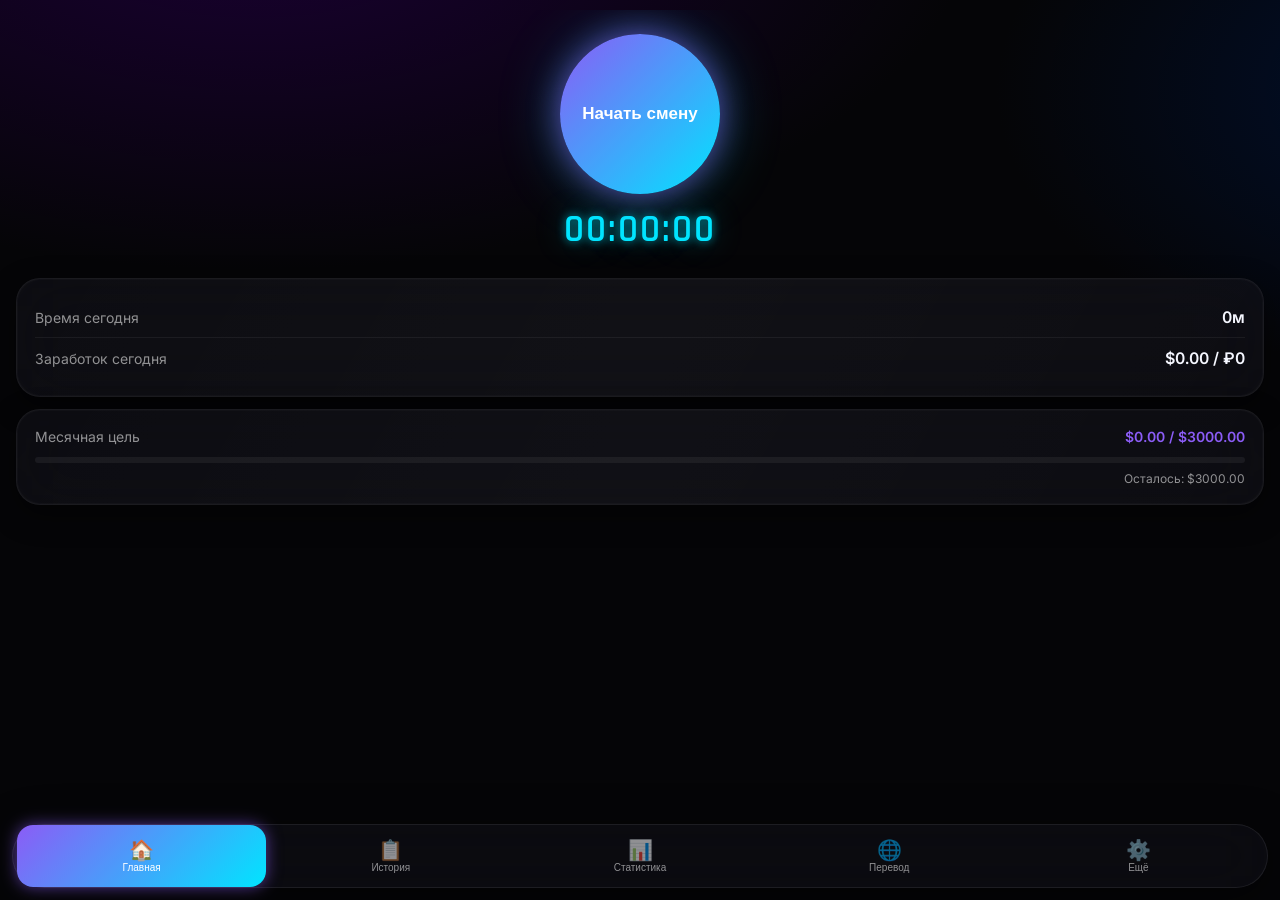
==== index.html @ 2fd40971 "add clickable calendar days with day stats modal and green work dots" ====
<!DOCTYPE html>
<html lang="ru">
<head>
    <meta charset="UTF-8">
    <meta name="viewport" content="width=device-width, initial-scale=1.0, maximum-scale=1.0, user-scalable=no, viewport-fit=cover">
    <title>WorkTracker</title>
    <link href="https://fonts.googleapis.com/css2?family=Inter:wght@400;500;600;700&family=Rajdhani:wght@500;600;700&display=swap" rel="stylesheet">
    <link rel="manifest" href="manifest.json">
    <link rel="stylesheet" href="style.css">
    <meta name="theme-color" content="#8B5CF6">
    <meta name="apple-mobile-web-app-capable" content="yes">
    <meta name="apple-mobile-web-app-status-bar-style" content="black-translucent">
    <meta name="apple-mobile-web-app-title" content="WorkTracker">
</head>
<body>
    <div id="app">

        <!-- 🏠 ГЛАВНАЯ -->
        <div id="screen-home" class="screen active">
            <div class="safe-top"></div>
            <div class="scroll-content">
                <div class="timer-section">
                    <button id="btn-timer" class="btn-timer btn-start" onclick="app.toggleTimer()">
                        Начать смену
                    </button>
                    <div id="timer-display" class="timer-display">00:00:00</div>
                    <div id="timer-status" class="timer-status hidden">Смена активна</div>
                </div>

                <div class="card today-summary">
                    <div class="summary-row">
                        <span class="summary-label">Время сегодня</span>
                        <span id="today-hours" class="summary-value">0ч 0м</span>
                    </div>
                    <div class="summary-row">
                        <span class="summary-label">Заработок сегодня</span>
                        <span id="today-earnings" class="summary-value">$0 / ₽0</span>
                    </div>
                </div>

                <div class="card goal-section">
                    <div class="goal-header">
                        <span class="goal-label">Месячная цель</span>
                        <span id="goal-amount" class="goal-value">$0 / $0</span>
                    </div>
                    <div class="progress-bar-track">
                        <div id="goal-progress" class="progress-bar-fill" style="width: 0%"></div>
                    </div>
                    <div id="goal-remaining" class="goal-remaining">Осталось: $0</div>
                </div>
            </div>
        </div>

        <!-- 📋 ИСТОРИЯ -->
        <div id="screen-history" class="screen">
            <div class="safe-top"></div>
            <header class="screen-header">
                <h1>История</h1>
            </header>
            <div class="filter-bar">
                <button class="filter-btn active" data-filter="today" onclick="app.setFilter('today')">Сегодня</button>
                <button class="filter-btn" data-filter="week" onclick="app.setFilter('week')">Неделя</button>
                <button class="filter-btn" data-filter="month" onclick="app.setFilter('month')">Месяц</button>
                <button class="filter-btn" data-filter="all" onclick="app.setFilter('all')">Всё</button>
            </div>
            <div class="scroll-content">
                <div id="shifts-list" class="shifts-list"></div>
                <div id="shifts-summary" class="card shifts-summary hidden">
                    <div class="summary-row">
                        <span class="summary-label">Итого</span>
                        <span id="summary-total" class="summary-value">0ч 0м | $0 / ₽0</span>
                    </div>
                </div>
            </div>
        </div>

        <!-- 📊 СТАТИСТИКА -->
        <div id="screen-stats" class="screen">
            <div class="safe-top"></div>
            <header class="screen-header">
                <h1>Статистика</h1>
            </header>
            <div class="filter-bar">
                <button class="filter-btn active" data-stat="week" onclick="app.setStatPeriod('week')">Неделя</button>
                <button class="filter-btn" data-stat="month" onclick="app.setStatPeriod('month')">Месяц</button>
                <button class="filter-btn" data-stat="all" onclick="app.setStatPeriod('all')">Всё</button>
            </div>
            <div class="scroll-content">
                <div class="section-title" style="padding: 0 22px 6px;">Общие</div>
                <div id="stats-metrics-general" class="metrics-grid" style="margin-bottom: 16px;"></div>

                <div class="section-title" style="padding: 0 22px 6px;">Средние</div>
                <div id="stats-metrics-avg" class="metrics-grid" style="margin-bottom: 16px;"></div>

                <div class="section-title" style="padding: 0 22px 6px;">Рекорды</div>
                <div id="stats-metrics-best" class="metrics-grid" style="margin-bottom: 16px;"></div>

                <div class="card chart-card">
                    <div class="section-title">Часы по дням</div>
                    <canvas id="chart-hours" height="200"></canvas>
                </div>

                <div class="card chart-card">
                    <div class="section-title">Заработок по дням</div>
                    <canvas id="chart-earnings" height="200"></canvas>
                </div>

                <div class="card chart-card">
                    <div class="section-title">Заработок по дням недели</div>
                    <canvas id="chart-weekdays" height="200"></canvas>
                </div>

                <div class="card chart-card">
                    <div class="section-title">Календарь</div>
                    <div id="calendar-header" class="calendar-header"></div>
                    <div id="calendar-grid" class="calendar-grid"></div>
                </div>
            </div>
        </div>

        <!-- 🌐 ПЕРЕВОДЧИК -->
        <div id="screen-translate" class="screen">
            <div class="safe-top"></div>
            <header class="screen-header">
                <h1>Переводчик</h1>
            </header>
            <div class="scroll-content">
                <div class="translator-direction">
                    <span id="translate-dir-label">Авто → EN</span>
                    <button class="btn-swap" onclick="app.swapTranslateDir()">⇄</button>
                </div>

                <div class="card translate-card">
                    <div class="translate-input-row">
                        <textarea id="translate-input" placeholder="Введите текст или нажмите 🎤..." rows="3"></textarea>
                        <button id="btn-voice" class="btn-voice" onclick="app.toggleVoiceInput()">🎤</button>
                    </div>
                    <div id="voice-indicator" class="voice-indicator hidden">
                        <span class="voice-dot"></span>
                        <span class="voice-dot"></span>
                        <span class="voice-dot"></span>
                        <span>Слушаю...</span>
                    </div>
                    <button id="btn-translate" class="btn-primary" onclick="app.doTranslate()">Перевести</button>
                    <div id="translate-output" class="translate-output hidden"></div>
                    <div id="translate-detected" class="translate-detected hidden"></div>
                    <button id="btn-copy-translate" class="btn-secondary hidden" onclick="app.copyTranslation()">Копировать</button>
                </div>

                <div id="translate-history-section" class="card translate-history hidden">
                    <div class="section-title">История переводов</div>
                    <div id="translate-history"></div>
                </div>
            </div>
        </div>

        <!-- ⚙️ НАСТРОЙКИ -->
        <div id="screen-settings" class="screen">
            <div class="safe-top"></div>
            <header class="screen-header">
                <h1>Настройки</h1>
            </header>
            <div class="scroll-content">
                <div class="card settings-card">
                    <div class="setting-row">
                        <div class="setting-info">
                            <div class="setting-title">Курс доллара</div>
                            <div class="setting-desc" id="setting-rate-desc">Загрузка...</div>
                        </div>
                        <div id="setting-rate-display" class="setting-rate-display">—</div>
                    </div>
                    <div class="setting-divider"></div>
                    <div class="setting-row">
                        <div class="setting-info">
                            <div class="setting-title">Месячная цель ($)</div>
                            <div class="setting-desc">Сумма в долларах</div>
                        </div>
                        <input type="number" id="setting-goal" value="3000" min="0" onchange="app.saveSetting('monthlyGoalUSD', this.value)">
                    </div>
                </div>

                <div class="card settings-card">
                    <div class="setting-row" onclick="app.exportData()">
                        <div class="setting-info">
                            <div class="setting-title">Экспорт данных</div>
                            <div class="setting-desc">Скачать JSON-файл</div>
                        </div>
                        <span class="setting-arrow">›</span>
                    </div>
                    <div class="setting-divider"></div>
                    <div class="setting-row" onclick="document.getElementById('import-file').click()">
                        <div class="setting-info">
                            <div class="setting-title">Импорт данных</div>
                            <div class="setting-desc">Загрузить JSON-файл</div>
                        </div>
                        <span class="setting-arrow">›</span>
                    </div>
                    <input type="file" id="import-file" accept=".json" style="display:none" onchange="app.importData(this)">
                    <div class="setting-divider"></div>
                    <div class="setting-row" onclick="app.clearAllData()">
                        <div class="setting-info">
                            <div class="setting-title setting-danger">Очистить все данные</div>
                            <div class="setting-desc">Удалить все смены и настройки</div>
                        </div>
                        <span class="setting-arrow">›</span>
                    </div>
                </div>

                <div class="card settings-card">
                    <div class="setting-row">
                        <div class="setting-info">
                            <div class="setting-title">WorkTracker PWA</div>
                            <div class="setting-desc">Версия 1.1</div>
                        </div>
                    </div>
                </div>
            </div>
        </div>

        <!-- МОДАЛЬНОЕ ОКНО ЗАВЕРШЕНИЯ СМЕНЫ -->
        <div id="modal-end-shift" class="modal-overlay hidden">
            <div class="modal-card">
                <h2>Завершить смену</h2>
                <div class="modal-detail">
                    <span class="modal-detail-label">Длительность</span>
                    <span id="modal-duration" class="modal-detail-value">0ч 0м 0с</span>
                </div>
                <label class="modal-label">Заработок (USD)</label>
                <input type="number" id="modal-earnings" placeholder="0" min="0" step="0.01">
                <div id="modal-earnings-rub" class="modal-rub-equiv">≈ ₽0</div>
                <label class="modal-label">Комментарий</label>
                <input type="text" id="modal-comment" placeholder="Заметка о смене...">
                <div class="modal-actions">
                    <button class="btn-secondary modal-btn" onclick="app.cancelEndShift()">Отмена</button>
                    <button class="btn-primary modal-btn" onclick="app.saveShift()">💾 Сохранить</button>
                </div>
            </div>
        </div>

        <!-- МОДАЛЬНОЕ ОКНО РЕДАКТИРОВАНИЯ СМЕНЫ -->
        <div id="modal-edit-shift" class="modal-overlay hidden">
            <div class="modal-card">
                <h2>Редактировать смену</h2>
                <label class="modal-label">Дата</label>
                <input type="date" id="edit-date">
                <label class="modal-label">Время начала</label>
                <input type="time" id="edit-start">
                <label class="modal-label">Время конца</label>
                <input type="time" id="edit-end">
                <label class="modal-label">Заработок (USD)</label>
                <input type="number" id="edit-earnings" placeholder="0" min="0" step="0.01">
                <div id="edit-earnings-rub" class="modal-rub-equiv">≈ ₽0</div>
                <label class="modal-label">Комментарий</label>
                <input type="text" id="edit-comment" placeholder="Заметка о смене...">
                <div class="modal-actions">
                    <button class="btn-secondary modal-btn" onclick="app.cancelEditShift()">Отмена</button>
                    <button class="btn-primary modal-btn" onclick="app.saveEditShift()">💾 Сохранить</button>
                </div>
            </div>
        </div>

        <!-- МОДАЛЬНОЕ ОКНО СТАТИСТИКИ ДНЯ -->
        <div id="modal-day-stats" class="modal-overlay modal-center hidden" onclick="app.closeDayStats(event)">
            <div class="modal-card modal-card-center" onclick="event.stopPropagation()">
                <div class="modal-day-header">
                    <h2 id="day-stats-title">День</h2>
                    <button class="btn-close-modal" onclick="app.closeDayStats()">✕</button>
                </div>
                <div id="day-stats-content"></div>
            </div>
        </div>

        <!-- ТАБ-БАР -->
        <nav id="tab-bar" class="tab-bar">
            <button class="tab-btn active" data-tab="home" onclick="app.switchTab('home')">
                <span class="tab-icon">🏠</span>
                <span class="tab-label">Главная</span>
            </button>
            <button class="tab-btn" data-tab="history" onclick="app.switchTab('history')">
                <span class="tab-icon">📋</span>
                <span class="tab-label">История</span>
            </button>
            <button class="tab-btn" data-tab="stats" onclick="app.switchTab('stats')">
                <span class="tab-icon">📊</span>
                <span class="tab-label">Статистика</span>
            </button>
            <button class="tab-btn" data-tab="translate" onclick="app.switchTab('translate')">
                <span class="tab-icon">🌐</span>
                <span class="tab-label">Перевод</span>
            </button>
            <button class="tab-btn" data-tab="settings" onclick="app.switchTab('settings')">
                <span class="tab-icon">⚙️</span>
                <span class="tab-label">Ещё</span>
            </button>
        </nav>
    </div>

    <script src="app.js"></script>
    <script>
        if ('serviceWorker' in navigator) {
            window.addEventListener('load', () => {
                navigator.serviceWorker.register('./sw.js').catch(() => {});
            });
        }
    </script>
</body>
</html>
---- style.css ----
:root {
    --primary: #8B5CF6;
    --primary-glow: rgba(139, 92, 246, 0.6);
    --secondary: #00E5FF;
    --secondary-glow: rgba(0, 229, 255, 0.55);
    --success: #00FFA3;
    --success-glow: rgba(0, 255, 163, 0.6);
    --danger: #FF2E63;
    --danger-glow: rgba(255, 46, 99, 0.7);
    --warning: #FFB800;
    --warning-glow: rgba(255, 184, 0, 0.5);
    --bg: #050507;
    --card: rgba(20, 20, 28, 0.55);
    --card-border: rgba(255, 255, 255, 0.06);
    --text: #F5F7FF;
    --text-sec: rgba(255, 255, 255, 0.55);
    --tab-bg: rgba(15, 15, 22, 0.6);
    --radius: 24px;
    --safe-top: env(safe-area-inset-top, 20px);
    --safe-bottom: env(safe-area-inset-bottom, 8px);
    --ease-spring: cubic-bezier(0.32, 0.72, 0, 1);
    --ease-smooth: cubic-bezier(0.25, 0.1, 0.25, 1);
}

* {
    margin: 0;
    padding: 0;
    box-sizing: border-box;
    -webkit-tap-highlight-color: transparent;
}

body {
    font-family: "Inter", -apple-system, BlinkMacSystemFont, "Segoe UI", Roboto, sans-serif;
    background:
        radial-gradient(1200px 600px at 20% -10%, #1a0033 0%, transparent 60%),
        radial-gradient(900px 500px at 120% 10%, #001133 0%, transparent 60%),
        #050507;
    color: var(--text);
    overflow: hidden;
    height: 100vh;
    height: 100dvh;
    -webkit-font-smoothing: antialiased;
}

#app {
    width: 100%;
    height: 100%;
    position: relative;
    overflow: hidden;
}

.safe-top {
    height: var(--safe-top);
    min-height: 10px;
    background: transparent;
}

.screen-header {
    padding: 8px 22px 14px;
    background: transparent;
    position: sticky;
    top: 0;
    z-index: 10;
}

.screen-header h1 {
    font-size: 34px;
    font-weight: 700;
    letter-spacing: -0.5px;
    background: linear-gradient(135deg, var(--primary), var(--secondary));
    -webkit-background-clip: text;
    -webkit-text-fill-color: transparent;
    background-clip: text;
}

.screen {
    position: absolute;
    top: 0;
    left: 0;
    width: 100%;
    height: 100%;
    display: none;
    flex-direction: column;
    background: transparent;
    overflow: hidden;
}

.screen.active {
    display: flex;
}

.scroll-content {
    flex: 1;
    overflow-y: auto;
    -webkit-overflow-scrolling: touch;
    padding: 0 16px 100px;
}

.card {
    background: var(--card);
    backdrop-filter: blur(30px) saturate(140%);
    -webkit-backdrop-filter: blur(30px) saturate(140%);
    border: 1px solid var(--card-border);
    border-radius: var(--radius);
    padding: 18px;
    margin-bottom: 12px;
    box-shadow:
        0 0 0 1px rgba(255, 255, 255, 0.02) inset,
        0 10px 30px rgba(0, 0, 0, 0.45);
    position: relative;
    overflow: hidden;
}

.card::before {
    content: "";
    position: absolute;
    inset: 0;
    background: linear-gradient(120deg, transparent, rgba(255, 255, 255, 0.06), transparent);
    opacity: 0.3;
    pointer-events: none;
}

.section-title {
    font-size: 12px;
    font-weight: 600;
    color: var(--text-sec);
    text-transform: uppercase;
    letter-spacing: 1px;
    margin-bottom: 14px;
}

/* ===== TIMER SECTION ===== */

.timer-section {
    display: flex;
    flex-direction: column;
    align-items: center;
    padding: 24px 0 24px;
    gap: 12px;
}

.btn-timer {
    width: 160px;
    height: 160px;
    border-radius: 50%;
    border: none;
    font-size: 17px;
    font-weight: 700;
    cursor: pointer;
    display: flex;
    flex-direction: column;
    align-items: center;
    justify-content: center;
    transition: all 0.25s var(--ease-smooth);
    line-height: 1.4;
    color: #fff;
    position: relative;
}

.btn-start {
    background: linear-gradient(135deg, #8B5CF6, #00E5FF);
    box-shadow:
        0 0 30px rgba(139, 92, 246, 0.6),
        0 0 60px rgba(0, 229, 255, 0.35);
    animation: breathingGlow 2.6s ease-in-out infinite;
}

@keyframes breathingGlow {
    0%, 100% {
        box-shadow: 0 0 30px rgba(139, 92, 246, 0.6), 0 0 60px rgba(0, 229, 255, 0.35);
    }
    50% {
        box-shadow: 0 0 45px rgba(139, 92, 246, 0.8), 0 0 90px rgba(0, 229, 255, 0.5);
    }
}

.btn-start:active {
    transform: scale(0.95);
    animation: none;
}

.btn-stop {
    background: linear-gradient(135deg, #FF2E63, #FF7A18);
    box-shadow:
        0 0 30px rgba(255, 46, 99, 0.7),
        0 0 60px rgba(255, 122, 24, 0.35);
    animation: none;
}

.btn-stop:active {
    transform: scale(0.95);
}

.timer-display {
    font-family: "Rajdhani", monospace;
    font-size: 38px;
    font-weight: 600;
    font-variant-numeric: tabular-nums;
    letter-spacing: 2px;
    color: var(--secondary);
    text-shadow:
        0 0 10px rgba(0, 229, 255, 0.7),
        0 0 30px rgba(0, 229, 255, 0.35);
}

.timer-status {
    font-size: 13px;
    color: var(--success);
    font-weight: 600;
    text-transform: uppercase;
    letter-spacing: 1px;
    display: flex;
    align-items: center;
    gap: 8px;
}

.timer-status::before {
    content: '';
    width: 8px;
    height: 8px;
    border-radius: 50%;
    background: var(--success);
    box-shadow: 0 0 10px var(--success), 0 0 20px var(--success);
    animation: pulse 1.4s infinite;
}

@keyframes pulse {
    0%, 100% { opacity: 1; transform: scale(1); }
    50% { opacity: 0.4; transform: scale(0.8); }
}

/* ===== SUMMARY ===== */

.summary-row {
    display: flex;
    justify-content: space-between;
    align-items: center;
    padding: 10px 0;
}

.summary-row:not(:last-child) {
    border-bottom: 1px solid var(--card-border);
}

.summary-label {
    font-size: 14px;
    color: var(--text-sec);
}

.summary-value {
    font-size: 16px;
    font-weight: 600;
    font-variant-numeric: tabular-nums;
}

/* ===== GOAL ===== */

.goal-header {
    display: flex;
    justify-content: space-between;
    margin-bottom: 12px;
}

.goal-label {
    font-size: 14px;
    color: var(--text-sec);
}

.goal-value {
    font-size: 14px;
    font-weight: 600;
    color: var(--primary);
}

.progress-bar-track {
    height: 6px;
    background: rgba(255, 255, 255, 0.06);
    border-radius: 3px;
    overflow: hidden;
}

.progress-bar-fill {
    height: 100%;
    background: linear-gradient(90deg, var(--primary), var(--secondary));
    border-radius: 3px;
    transition: width 0.5s var(--ease-smooth);
    box-shadow: 0 0 10px rgba(139, 92, 246, 0.5);
}

.goal-remaining {
    text-align: right;
    font-size: 12px;
    color: var(--text-sec);
    margin-top: 8px;
}

/* ===== SWIPE ACTIONS ===== */

.shifts-list {
    padding: 0 0 8px;
    position: relative;
}

.shifts-summary {
    margin: 0 0 16px;
}

.shift-card-wrapper {
    position: relative;
    margin-bottom: 8px;
    overflow: hidden;
    border-radius: 18px;
}

.shift-card-wrapper .shift-actions-bg {
    position: absolute;
    top: 2px;
    bottom: 2px;
    display: flex;
    align-items: center;
    pointer-events: none;
    z-index: 1;
}

.shift-card-wrapper .shift-actions-bg.left {
    left: 0;
    justify-content: flex-start;
}

.shift-card-wrapper .shift-actions-bg.right {
    right: 0;
    justify-content: flex-end;
}

.shift-card-wrapper .swipe-action-btn {
    width: 80px;
    height: 100%;
    border: none;
    font-size: 24px;
    cursor: pointer;
    display: flex;
    align-items: center;
    justify-content: center;
    pointer-events: auto;
    flex-shrink: 0;
}

.shift-card-wrapper .swipe-action-btn.edit {
    background: linear-gradient(135deg, #8B5CF6, #6D28D9);
    color: #fff;
    box-shadow: 0 0 16px rgba(139, 92, 246, 0.5);
}

.shift-card-wrapper .swipe-action-btn.delete {
    background: linear-gradient(135deg, #FF2E63, #CC1144);
    color: #fff;
    box-shadow: 0 0 16px rgba(255, 46, 99, 0.5);
}

.shift-card {
    background: var(--card);
    backdrop-filter: blur(30px) saturate(140%);
    -webkit-backdrop-filter: blur(30px) saturate(140%);
    border: 1px solid var(--card-border);
    border-radius: 18px;
    padding: 14px 16px;
    display: flex;
    justify-content: space-between;
    align-items: center;
    position: relative;
    z-index: 2;
    box-shadow: 0 4px 20px rgba(0, 0, 0, 0.3);
    transition: transform 0.3s var(--ease-spring);
    will-change: transform;
    user-select: none;
    -webkit-user-select: none;
    touch-action: pan-y;
}

.shift-card.swiping {
    transition: none;
}

/* ===== FILTER BAR ===== */

.filter-bar {
    display: flex;
    gap: 8px;
    padding: 0 16px 12px;
    overflow-x: auto;
    -webkit-overflow-scrolling: touch;
}

.filter-btn {
    padding: 8px 16px;
    border-radius: 20px;
    border: 1px solid var(--card-border);
    background: var(--card);
    color: var(--text-sec);
    font-size: 13px;
    font-weight: 500;
    cursor: pointer;
    white-space: nowrap;
    transition: all 0.2s var(--ease-smooth);
    backdrop-filter: blur(20px);
    -webkit-backdrop-filter: blur(20px);
}

.filter-btn.active {
    background: linear-gradient(135deg, #8B5CF6, #00E5FF);
    border-color: transparent;
    color: #fff;
    box-shadow: 0 0 16px rgba(139, 92, 246, 0.5);
}

.shift-info {
    flex: 1;
    min-width: 0;
}

.shift-date {
    font-size: 15px;
    font-weight: 600;
    margin-bottom: 4px;
}

.shift-time {
    font-size: 13px;
    color: var(--text-sec);
    margin-bottom: 2px;
}

.shift-comment {
    font-size: 12px;
    color: var(--text-sec);
    font-style: italic;
    margin-top: 4px;
    overflow: hidden;
    text-overflow: ellipsis;
    white-space: nowrap;
    max-width: 160px;
}

.shift-earnings {
    text-align: right;
    flex-shrink: 0;
    margin-left: 12px;
}

.shift-usd {
    font-size: 17px;
    font-weight: 700;
    color: var(--success);
    text-shadow: 0 0 8px rgba(0, 255, 163, 0.3);
}

.shift-rub {
    font-size: 12px;
    color: var(--text-sec);
}

.shift-duration {
    font-size: 13px;
    color: var(--secondary);
    font-weight: 500;
    margin-top: 2px;
}

/* ===== METRICS ===== */

.metrics-grid {
    display: grid;
    grid-template-columns: 1fr 1fr;
    gap: 10px;
    margin-bottom: 12px;
}

.metric-card {
    background: var(--card);
    backdrop-filter: blur(30px) saturate(140%);
    -webkit-backdrop-filter: blur(30px) saturate(140%);
    border: 1px solid var(--card-border);
    border-radius: 20px;
    padding: 16px;
    box-shadow: 0 4px 20px rgba(0, 0, 0, 0.3);
}

.metric-value {
    font-size: 26px;
    font-weight: 700;
    letter-spacing: -0.5px;
    margin-bottom: 4px;
    font-variant-numeric: tabular-nums;
}

.metric-label {
    font-size: 12px;
    color: var(--text-sec);
    font-weight: 400;
}

.metric-card.full-width {
    grid-column: 1 / -1;
}

.metric-card .metric-value.green {
    color: var(--success);
    text-shadow: 0 0 8px rgba(0, 255, 163, 0.4);
}

.metric-card .metric-value.cyan {
    color: var(--secondary);
    text-shadow: 0 0 8px rgba(0, 229, 255, 0.4);
}

.metric-card .metric-value.orange {
    color: var(--warning);
    text-shadow: 0 0 8px rgba(255, 184, 0, 0.4);
}

/* ===== CHARTS ===== */

.chart-card {
    margin-bottom: 12px;
}

.chart-card canvas {
    width: 100% !important;
    height: auto !important;
}

/* ===== CALENDAR ===== */

.calendar-header {
    display: flex;
    justify-content: space-between;
    align-items: center;
    margin-bottom: 14px;
}

.calendar-header .month-title {
    font-size: 16px;
    font-weight: 600;
}

.calendar-nav-btn {
    background: rgba(139, 92, 246, 0.15);
    border: 1px solid rgba(139, 92, 246, 0.3);
    font-size: 20px;
    color: var(--primary);
    cursor: pointer;
    padding: 4px 12px;
    border-radius: 10px;
    transition: all 0.15s;
}

.calendar-nav-btn:active {
    background: rgba(139, 92, 246, 0.3);
}

.calendar-grid {
    display: grid;
    grid-template-columns: repeat(7, 1fr);
    gap: 4px;
}

.cal-day-header {
    text-align: center;
    font-size: 11px;
    color: var(--text-sec);
    padding: 6px 0;
    font-weight: 600;
}

.cal-day {
    aspect-ratio: 1;
    display: flex;
    align-items: center;
    justify-content: center;
    border-radius: 10px;
    font-size: 13px;
    font-weight: 500;
}

.cal-day.empty {
    visibility: hidden;
}

.cal-day.today {
    outline: 2px solid var(--primary);
    box-shadow: 0 0 10px rgba(139, 92, 246, 0.5);
    font-weight: 700;
}

.cal-day:not(.empty) {
    cursor: pointer;
    flex-direction: column;
    gap: 3px;
    transition: background 0.15s;
}

.cal-day:not(.empty):active {
    background: rgba(255, 255, 255, 0.08);
}

.cal-day .work-dot {
    width: 5px;
    height: 5px;
    border-radius: 50%;
    background: #00FFA3;
    box-shadow: 0 0 6px rgba(0, 255, 163, 0.7), 0 0 12px rgba(0, 255, 163, 0.3);
}

.cal-day.worked {
    color: #fff;
    font-weight: 600;
}

.cal-day.worked.level-1 { background: #002B36; }
.cal-day.worked.level-2 { background: #005F73; }
.cal-day.worked.level-3 { background: #0A9396; }
.cal-day.worked.level-4 { background: #00FFA3; color: #000; }
.cal-day.worked.level-4 .work-dot { background: #000; box-shadow: none; }

/* ===== TRANSLATOR ===== */

.translator-direction {
    display: flex;
    justify-content: center;
    align-items: center;
    gap: 12px;
    padding: 8px 0 12px;
}

#translate-dir-label {
    font-size: 14px;
    font-weight: 600;
    color: var(--secondary);
    text-shadow: 0 0 8px rgba(0, 229, 255, 0.4);
}

.btn-swap {
    background: rgba(139, 92, 246, 0.15);
    border: 1px solid rgba(139, 92, 246, 0.3);
    font-size: 20px;
    color: var(--primary);
    cursor: pointer;
    padding: 6px 10px;
    border-radius: 10px;
    transition: all 0.15s;
}

.btn-swap:active {
    background: rgba(139, 92, 246, 0.3);
}

.translate-input-row {
    display: flex;
    gap: 8px;
    align-items: flex-start;
}

.translate-input-row textarea {
    flex: 1;
    border: 1px solid var(--card-border);
    border-radius: 14px;
    padding: 14px;
    font-size: 16px;
    background: rgba(20, 20, 28, 0.7);
    color: var(--text);
    resize: none;
    font-family: inherit;
    transition: border-color 0.2s;
}

.translate-input-row textarea:focus {
    outline: none;
    border-color: var(--primary);
    box-shadow: 0 0 12px rgba(139, 92, 246, 0.3);
}

.btn-voice {
    width: 48px;
    height: 48px;
    border-radius: 14px;
    border: 1px solid var(--card-border);
    background: rgba(139, 92, 246, 0.15);
    font-size: 22px;
    cursor: pointer;
    display: flex;
    align-items: center;
    justify-content: center;
    transition: all 0.2s;
    flex-shrink: 0;
    margin-top: 4px;
}

.btn-voice:active {
    background: rgba(139, 92, 246, 0.3);
    transform: scale(0.92);
}

.btn-voice.recording {
    background: rgba(255, 46, 99, 0.25);
    border-color: var(--danger);
    animation: voicePulse 1s infinite;
}

@keyframes voicePulse {
    0%, 100% { box-shadow: 0 0 0 0 rgba(255, 46, 99, 0.4); }
    50% { box-shadow: 0 0 0 8px rgba(255, 46, 99, 0); }
}

.voice-indicator {
    display: flex;
    align-items: center;
    justify-content: center;
    gap: 6px;
    padding: 10px;
    margin-top: 8px;
    font-size: 13px;
    color: var(--danger);
    font-weight: 500;
}

.voice-dot {
    width: 6px;
    height: 6px;
    border-radius: 50%;
    background: var(--danger);
    animation: voiceDot 1.2s infinite;
}

.voice-dot:nth-child(2) { animation-delay: 0.2s; }
.voice-dot:nth-child(3) { animation-delay: 0.4s; }

@keyframes voiceDot {
    0%, 80%, 100% { opacity: 0.3; transform: scale(0.8); }
    40% { opacity: 1; transform: scale(1.2); }
}

.translate-detected {
    font-size: 12px;
    color: var(--text-sec);
    text-align: center;
    margin-top: 8px;
    font-style: italic;
}

.translate-card .btn-primary {
    margin-top: 12px;
}

.translate-output {
    background: rgba(20, 20, 28, 0.7);
    border: 1px solid var(--card-border);
    border-radius: 14px;
    padding: 14px;
    margin-top: 12px;
    font-size: 16px;
    min-height: 44px;
    line-height: 1.5;
}

.btn-primary {
    background: linear-gradient(135deg, #8B5CF6, #00E5FF);
    color: #fff;
    border: none;
    padding: 14px;
    border-radius: 14px;
    font-size: 16px;
    font-weight: 600;
    cursor: pointer;
    width: 100%;
    transition: all 0.2s var(--ease-smooth);
    box-shadow: 0 0 16px rgba(139, 92, 246, 0.4);
}

.btn-primary:active {
    opacity: 0.85;
    transform: scale(0.98);
}

.btn-secondary {
    background: rgba(255, 255, 255, 0.06);
    color: var(--text);
    border: 1px solid var(--card-border);
    padding: 12px;
    border-radius: 12px;
    font-size: 14px;
    font-weight: 500;
    cursor: pointer;
    width: 100%;
    margin-top: 8px;
    transition: all 0.2s var(--ease-smooth);
}

.btn-secondary:active {
    opacity: 0.7;
}

.translate-history-item {
    padding: 10px 0;
    border-bottom: 1px solid var(--card-border);
}

.translate-history-item:last-child {
    border-bottom: none;
}

.th-original {
    font-size: 14px;
    margin-bottom: 3px;
    color: var(--text-sec);
}

.th-result {
    font-size: 15px;
    color: var(--secondary);
    font-weight: 500;
}

/* ===== SETTINGS ===== */

.settings-card {
    padding: 0;
    overflow: hidden;
}

.setting-row {
    display: flex;
    justify-content: space-between;
    align-items: center;
    padding: 14px 18px;
    cursor: pointer;
    transition: background 0.15s;
}

.setting-row:active {
    background: rgba(255, 255, 255, 0.04);
}

.setting-info {
    flex: 1;
}

.setting-title {
    font-size: 16px;
    font-weight: 400;
}

.setting-desc {
    font-size: 13px;
    color: var(--text-sec);
    margin-top: 2px;
}

.setting-danger {
    color: var(--danger);
}

.setting-arrow {
    font-size: 20px;
    color: var(--text-sec);
}

.setting-divider {
    height: 1px;
    background: var(--card-border);
    margin-left: 18px;
}

.setting-row input[type="number"] {
    width: 80px;
    text-align: right;
    border: 1px solid var(--card-border);
    border-radius: 10px;
    padding: 8px 12px;
    font-size: 16px;
    background: rgba(20, 20, 28, 0.7);
    color: var(--text);
    font-family: inherit;
}

.setting-rate-display {
    font-size: 22px;
    font-weight: 700;
    font-family: "Rajdhani", monospace;
    color: var(--success);
    text-shadow: 0 0 8px rgba(0, 255, 163, 0.3);
}

.comparison-badge {
    display: inline-flex;
    align-items: center;
    gap: 2px;
    font-size: 11px;
    font-weight: 600;
    padding: 2px 6px;
    border-radius: 6px;
    margin-top: 4px;
}

.comparison-badge.up {
    color: var(--success);
    background: rgba(0, 255, 163, 0.1);
}

.comparison-badge.down {
    color: var(--danger);
    background: rgba(255, 46, 99, 0.1);
}

.comparison-badge.neutral {
    color: var(--text-sec);
    background: rgba(255, 255, 255, 0.05);
}

/* ===== MODALS ===== */

.modal-overlay {
    position: fixed;
    top: 0;
    left: 0;
    width: 100%;
    height: 100%;
    background: rgba(0, 0, 0, 0.65);
    backdrop-filter: blur(12px);
    -webkit-backdrop-filter: blur(12px);
    display: flex;
    align-items: flex-end;
    justify-content: center;
    z-index: 100;
}

.modal-card {
    background: rgba(18, 18, 26, 0.92);
    backdrop-filter: blur(40px) saturate(140%);
    -webkit-backdrop-filter: blur(40px) saturate(140%);
    border: 1px solid var(--card-border);
    border-radius: 28px;
    padding: 28px 22px calc(24px + var(--safe-bottom));
    width: 100%;
    max-width: 500px;
    animation: slideUp 0.45s var(--ease-spring);
    box-shadow: 0 30px 80px rgba(0, 0, 0, 0.8);
}

@keyframes slideUp {
    from { transform: translateY(40px) scale(0.95); opacity: 0; }
    to { transform: translateY(0) scale(1); opacity: 1; }
}

.modal-card h2 {
    font-size: 20px;
    font-weight: 700;
    margin-bottom: 18px;
    text-align: center;
    letter-spacing: -0.3px;
}

.modal-detail {
    display: flex;
    justify-content: space-between;
    padding: 12px 0;
    border-bottom: 1px solid var(--card-border);
    margin-bottom: 18px;
}

.modal-detail-label {
    font-size: 14px;
    color: var(--text-sec);
}

.modal-detail-value {
    font-size: 17px;
    font-weight: 600;
    font-family: "Rajdhani", monospace;
    color: var(--secondary);
    text-shadow: 0 0 8px rgba(0, 229, 255, 0.3);
}

.modal-label {
    font-size: 13px;
    color: var(--text-sec);
    display: block;
    margin-bottom: 8px;
    font-weight: 500;
}

.modal-card input[type="text"],
.modal-card input[type="number"],
.modal-card input[type="date"],
.modal-card input[type="time"] {
    width: 100%;
    border: 1px solid var(--card-border);
    border-radius: 12px;
    padding: 13px 14px;
    font-size: 16px;
    background: rgba(20, 20, 28, 0.7);
    color: var(--text);
    font-family: inherit;
    margin-bottom: 8px;
    transition: border-color 0.2s;
}

.modal-card input:focus {
    outline: none;
    border-color: var(--primary);
    box-shadow: 0 0 12px rgba(139, 92, 246, 0.3);
}

.modal-rub-equiv {
    font-size: 14px;
    color: var(--text-sec);
    margin-bottom: 14px;
}

.modal-actions {
    display: flex;
    gap: 10px;
    margin-top: 18px;
}

.modal-btn {
    flex: 1;
}

/* ===== TAB BAR ===== */

.tab-bar {
    position: fixed;
    bottom: calc(12px + var(--safe-bottom));
    left: 12px;
    right: 12px;
    width: auto;
    height: 64px;
    border-radius: 32px;
    background: var(--tab-bg);
    backdrop-filter: blur(30px) saturate(180%);
    -webkit-backdrop-filter: blur(30px) saturate(180%);
    border: 1px solid rgba(255, 255, 255, 0.08);
    box-shadow: 0 8px 40px rgba(0, 0, 0, 0.5);
    display: flex;
    justify-content: space-around;
    align-items: stretch;
    z-index: 50;
    padding: 0 4px;
}

.tab-btn {
    flex: 1;
    display: flex;
    flex-direction: column;
    align-items: center;
    justify-content: center;
    gap: 2px;
    background: none;
    border: none;
    cursor: pointer;
    padding: 8px 0;
    color: var(--text-sec);
    transition: all 0.2s var(--ease-smooth);
    border-radius: 16px;
}

.tab-btn.active {
    background: linear-gradient(135deg, #8B5CF6, #00E5FF);
    box-shadow: 0 0 16px rgba(139, 92, 246, 0.6);
    color: #fff;
}

.tab-btn:active {
    transform: scale(0.92);
}

.tab-icon {
    font-size: 20px;
    line-height: 1;
}

.tab-label {
    font-size: 10px;
    font-weight: 500;
}

/* ===== HIDDEN ===== */

.hidden {
    display: none !important;
}

/* ===== CENTERED MODAL ===== */

.modal-overlay.modal-center {
    align-items: center;
    justify-content: center;
}

.modal-card-center {
    max-height: 80vh;
    overflow-y: auto;
    -webkit-overflow-scrolling: touch;
}

.modal-day-header {
    display: flex;
    justify-content: space-between;
    align-items: center;
    margin-bottom: 18px;
}

.modal-day-header h2 {
    margin-bottom: 0;
}

.btn-close-modal {
    width: 36px;
    height: 36px;
    border-radius: 50%;
    border: 1px solid var(--card-border);
    background: rgba(255, 255, 255, 0.06);
    color: var(--text-sec);
    font-size: 16px;
    cursor: pointer;
    display: flex;
    align-items: center;
    justify-content: center;
    transition: all 0.2s;
}

.btn-close-modal:active {
    background: rgba(255, 46, 99, 0.2);
    color: var(--danger);
}

.day-stats-no-shifts {
    text-align: center;
    padding: 30px 0;
    color: var(--text-sec);
    font-size: 15px;
}

.day-shifts-list {
    margin-top: 16px;
}

.day-shift-item {
    background: rgba(20, 20, 28, 0.5);
    border: 1px solid var(--card-border);
    border-radius: 14px;
    padding: 12px 14px;
    margin-bottom: 8px;
}

.day-shift-item:last-child {
    margin-bottom: 0;
}

.day-shift-time {
    font-size: 14px;
    font-weight: 600;
    color: var(--secondary);
    margin-bottom: 4px;
}

.day-shift-detail {
    display: flex;
    justify-content: space-between;
    font-size: 13px;
    color: var(--text-sec);
    margin-top: 2px;
}

.day-shift-comment {
    font-size: 12px;
    color: var(--text-sec);
    font-style: italic;
    margin-top: 6px;
    padding-top: 6px;
    border-top: 1px solid var(--card-border);
}

.day-stats-rate {
    text-align: center;
    font-size: 14px;
    color: var(--success);
    font-weight: 600;
    margin-top: 12px;
    padding: 10px;
    background: rgba(0, 255, 163, 0.06);
    border-radius: 12px;
    border: 1px solid rgba(0, 255, 163, 0.15);
}

.scroll-content::-webkit-scrollbar {
    width: 0;
}
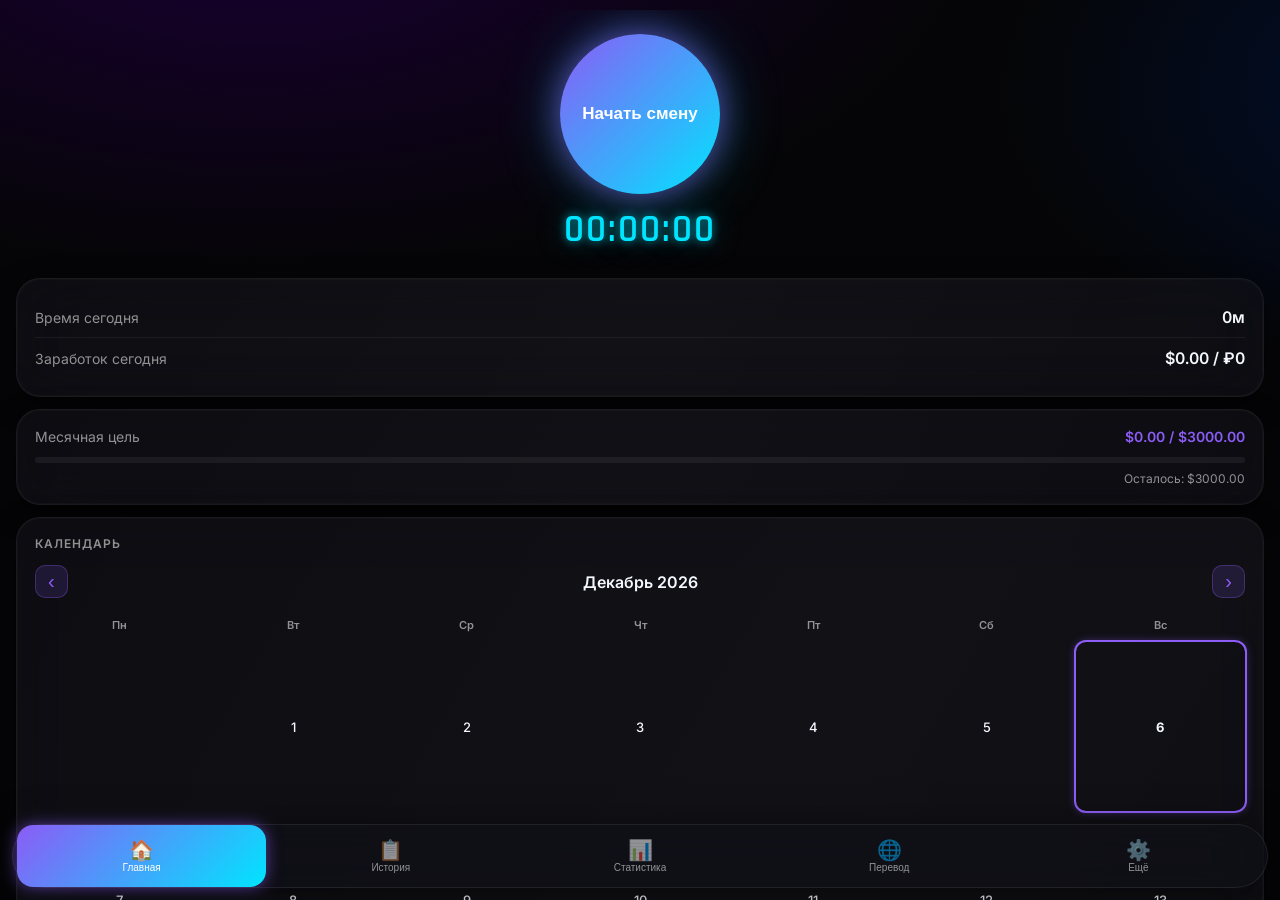
==== commit 60b42dbe: "v2.0: tokens system, sites CRUD, net/gross earnings, stats tabs, calendar on home, remove swipes" ====
--- a/index.html
+++ b/index.html
@@ -6,6 +6,8 @@
     <title>WorkTracker</title>
     <link href="https://fonts.googleapis.com/css2?family=Inter:wght@400;500;600;700&family=Rajdhani:wght@500;600;700&display=swap" rel="stylesheet">
     <link rel="manifest" href="manifest.json">
+    <link rel="icon" type="image/png" sizes="192x192" href="./icon-192x192.png">
+    <link rel="apple-touch-icon" href="./icon-512x512.png">
     <link rel="stylesheet" href="style.css">
     <meta name="theme-color" content="#8B5CF6">
     <meta name="apple-mobile-web-app-capable" content="yes">
@@ -48,6 +50,12 @@
                     </div>
                     <div id="goal-remaining" class="goal-remaining">Осталось: $0</div>
                 </div>
+
+                <div class="card calendar-section">
+                    <div class="section-title">Календарь</div>
+                    <div id="calendar-header" class="calendar-header"></div>
+                    <div id="calendar-grid" class="calendar-grid"></div>
+                </div>
             </div>
         </div>
 
@@ -67,7 +75,7 @@
                 <div id="shifts-list" class="shifts-list"></div>
                 <div id="shifts-summary" class="card shifts-summary hidden">
                     <div class="summary-row">
-                        <span class="summary-label">Итого</span>
+                        <span class="summary-label">Итого (на карту)</span>
                         <span id="summary-total" class="summary-value">0ч 0м | $0 / ₽0</span>
                     </div>
                 </div>
@@ -85,36 +93,15 @@
                 <button class="filter-btn" data-stat="month" onclick="app.setStatPeriod('month')">Месяц</button>
                 <button class="filter-btn" data-stat="all" onclick="app.setStatPeriod('all')">Всё</button>
             </div>
-            <div class="scroll-content">
-                <div class="section-title" style="padding: 0 22px 6px;">Общие</div>
-                <div id="stats-metrics-general" class="metrics-grid" style="margin-bottom: 16px;"></div>
-
-                <div class="section-title" style="padding: 0 22px 6px;">Средние</div>
-                <div id="stats-metrics-avg" class="metrics-grid" style="margin-bottom: 16px;"></div>
-
-                <div class="section-title" style="padding: 0 22px 6px;">Рекорды</div>
-                <div id="stats-metrics-best" class="metrics-grid" style="margin-bottom: 16px;"></div>
-
-                <div class="card chart-card">
-                    <div class="section-title">Часы по дням</div>
-                    <canvas id="chart-hours" height="200"></canvas>
-                </div>
-
-                <div class="card chart-card">
-                    <div class="section-title">Заработок по дням</div>
-                    <canvas id="chart-earnings" height="200"></canvas>
-                </div>
-
-                <div class="card chart-card">
-                    <div class="section-title">Заработок по дням недели</div>
-                    <canvas id="chart-weekdays" height="200"></canvas>
-                </div>
-
-                <div class="card chart-card">
-                    <div class="section-title">Календарь</div>
-                    <div id="calendar-header" class="calendar-header"></div>
-                    <div id="calendar-grid" class="calendar-grid"></div>
-                </div>
+            <div class="stats-tabs">
+                <button class="stats-tab-btn active" data-stab="net" onclick="app.setStatTab('net')">На карту</button>
+                <button class="stats-tab-btn" data-stab="gross" onclick="app.setStatTab('gross')">Всего</button>
+                <button class="stats-tab-btn" data-stab="hours" onclick="app.setStatTab('hours')">Часы</button>
+            </div>
+            <div class="scroll-content">
+                <div id="stats-tab-net" class="stats-tab-content active"></div>
+                <div id="stats-tab-gross" class="stats-tab-content"></div>
+                <div id="stats-tab-hours" class="stats-tab-content"></div>
             </div>
         </div>
 
@@ -164,12 +151,29 @@
                 <div class="card settings-card">
                     <div class="setting-row">
                         <div class="setting-info">
-                            <div class="setting-title">Курс доллара</div>
-                            <div class="setting-desc" id="setting-rate-desc">Загрузка...</div>
-                        </div>
-                        <div id="setting-rate-display" class="setting-rate-display">—</div>
-                    </div>
+                            <div class="setting-title">Сайты для стримов</div>
+                            <div class="setting-desc" id="sites-count">0 сайтов</div>
+                        </div>
+                        <button class="btn-add-site" onclick="app.showAddSite()">+</button>
+                    </div>
+                    <div id="sites-list"></div>
                     <div class="setting-divider"></div>
+                    <div class="setting-row">
+                        <div class="setting-info">
+                            <div class="setting-title">Токенов за $1</div>
+                        </div>
+                        <input type="number" id="setting-token-rate" value="20" min="1" onchange="app.saveSetting('tokenRate', this.value)">
+                    </div>
+                    <div class="setting-divider"></div>
+                    <div class="setting-row">
+                        <div class="setting-info">
+                            <div class="setting-title">% на карту</div>
+                        </div>
+                        <input type="number" id="setting-payout" value="66" min="1" max="100" onchange="app.saveSetting('payoutPercent', this.value)">
+                    </div>
+                </div>
+
+                <div class="card settings-card">
                     <div class="setting-row">
                         <div class="setting-info">
                             <div class="setting-title">Месячная цель ($)</div>
@@ -210,7 +214,7 @@
                     <div class="setting-row">
                         <div class="setting-info">
                             <div class="setting-title">WorkTracker PWA</div>
-                            <div class="setting-desc">Версия 1.1</div>
+                            <div class="setting-desc">Версия 2.0</div>
                         </div>
                     </div>
                 </div>
@@ -225,9 +229,24 @@
                     <span class="modal-detail-label">Длительность</span>
                     <span id="modal-duration" class="modal-detail-value">0ч 0м 0с</span>
                 </div>
-                <label class="modal-label">Заработок (USD)</label>
-                <input type="number" id="modal-earnings" placeholder="0" min="0" step="0.01">
-                <div id="modal-earnings-rub" class="modal-rub-equiv">≈ ₽0</div>
+                <div id="modal-tokens-section">
+                    <div class="section-title" style="margin-bottom:8px">Токены по сайтам</div>
+                    <div id="modal-token-inputs"></div>
+                </div>
+                <div class="modal-earnings-summary">
+                    <div class="summary-row">
+                        <span class="summary-label">Всего токенов</span>
+                        <span id="modal-total-tokens" class="summary-value">0</span>
+                    </div>
+                    <div class="summary-row">
+                        <span class="summary-label">Gross</span>
+                        <span id="modal-gross" class="summary-value">$0</span>
+                    </div>
+                    <div class="summary-row">
+                        <span class="summary-label">На карту</span>
+                        <span id="modal-net" class="summary-value" style="color:var(--success)">$0</span>
+                    </div>
+                </div>
                 <label class="modal-label">Комментарий</label>
                 <input type="text" id="modal-comment" placeholder="Заметка о смене...">
                 <div class="modal-actions">
@@ -247,12 +266,22 @@
                 <input type="time" id="edit-start">
                 <label class="modal-label">Время конца</label>
                 <input type="time" id="edit-end">
-                <label class="modal-label">Заработок (USD)</label>
+                <div id="edit-tokens-section" class="hidden">
+                    <div class="section-title" style="margin-bottom:8px">Токены по сайтам</div>
+                    <div id="edit-token-inputs"></div>
+                </div>
+                <label class="modal-label">Gross заработок (USD)</label>
                 <input type="number" id="edit-earnings" placeholder="0" min="0" step="0.01">
-                <div id="edit-earnings-rub" class="modal-rub-equiv">≈ ₽0</div>
+                <div class="modal-earnings-summary">
+                    <div class="summary-row">
+                        <span class="summary-label">Net на карту</span>
+                        <span id="edit-net" class="summary-value" style="color:var(--success)">$0</span>
+                    </div>
+                </div>
                 <label class="modal-label">Комментарий</label>
                 <input type="text" id="edit-comment" placeholder="Заметка о смене...">
                 <div class="modal-actions">
+                    <button class="btn-delete-shift" onclick="app.deleteShiftFromEdit()">🗑 Удалить</button>
                     <button class="btn-secondary modal-btn" onclick="app.cancelEditShift()">Отмена</button>
                     <button class="btn-primary modal-btn" onclick="app.saveEditShift()">💾 Сохранить</button>
                 </div>
@@ -267,6 +296,18 @@
                     <button class="btn-close-modal" onclick="app.closeDayStats()">✕</button>
                 </div>
                 <div id="day-stats-content"></div>
+            </div>
+        </div>
+
+        <!-- МОДАЛЬНОЕ ОКНО ДОБАВЛЕНИЯ САЙТА -->
+        <div id="modal-add-site" class="modal-overlay modal-center hidden" onclick="app.closeAddSite(event)">
+            <div class="modal-card modal-card-center" onclick="event.stopPropagation()">
+                <h2 id="modal-site-title">Добавить сайт</h2>
+                <input type="text" id="new-site-name" placeholder="Название сайта...">
+                <div class="modal-actions">
+                    <button class="btn-secondary modal-btn" onclick="app.closeAddSite()">Отмена</button>
+                    <button class="btn-primary modal-btn" onclick="app.saveNewSite()">Сохранить</button>
+                </div>
             </div>
         </div>
 
--- a/style.css
+++ b/style.css
@@ -294,7 +294,7 @@
     margin-top: 8px;
 }
 
-/* ===== SWIPE ACTIONS ===== */
+/* ===== HISTORY ===== */
 
 .shifts-list {
     padding: 0 0 8px;
@@ -303,58 +303,6 @@
 
 .shifts-summary {
     margin: 0 0 16px;
-}
-
-.shift-card-wrapper {
-    position: relative;
-    margin-bottom: 8px;
-    overflow: hidden;
-    border-radius: 18px;
-}
-
-.shift-card-wrapper .shift-actions-bg {
-    position: absolute;
-    top: 2px;
-    bottom: 2px;
-    display: flex;
-    align-items: center;
-    pointer-events: none;
-    z-index: 1;
-}
-
-.shift-card-wrapper .shift-actions-bg.left {
-    left: 0;
-    justify-content: flex-start;
-}
-
-.shift-card-wrapper .shift-actions-bg.right {
-    right: 0;
-    justify-content: flex-end;
-}
-
-.shift-card-wrapper .swipe-action-btn {
-    width: 80px;
-    height: 100%;
-    border: none;
-    font-size: 24px;
-    cursor: pointer;
-    display: flex;
-    align-items: center;
-    justify-content: center;
-    pointer-events: auto;
-    flex-shrink: 0;
-}
-
-.shift-card-wrapper .swipe-action-btn.edit {
-    background: linear-gradient(135deg, #8B5CF6, #6D28D9);
-    color: #fff;
-    box-shadow: 0 0 16px rgba(139, 92, 246, 0.5);
-}
-
-.shift-card-wrapper .swipe-action-btn.delete {
-    background: linear-gradient(135deg, #FF2E63, #CC1144);
-    color: #fff;
-    box-shadow: 0 0 16px rgba(255, 46, 99, 0.5);
 }
 
 .shift-card {
@@ -367,50 +315,17 @@
     display: flex;
     justify-content: space-between;
     align-items: center;
-    position: relative;
-    z-index: 2;
+    margin-bottom: 8px;
     box-shadow: 0 4px 20px rgba(0, 0, 0, 0.3);
-    transition: transform 0.3s var(--ease-spring);
-    will-change: transform;
+    cursor: pointer;
+    transition: all 0.15s var(--ease-smooth);
     user-select: none;
     -webkit-user-select: none;
-    touch-action: pan-y;
-}
-
-.shift-card.swiping {
-    transition: none;
-}
-
-/* ===== FILTER BAR ===== */
-
-.filter-bar {
-    display: flex;
-    gap: 8px;
-    padding: 0 16px 12px;
-    overflow-x: auto;
-    -webkit-overflow-scrolling: touch;
-}
-
-.filter-btn {
-    padding: 8px 16px;
-    border-radius: 20px;
-    border: 1px solid var(--card-border);
-    background: var(--card);
-    color: var(--text-sec);
-    font-size: 13px;
-    font-weight: 500;
-    cursor: pointer;
-    white-space: nowrap;
-    transition: all 0.2s var(--ease-smooth);
-    backdrop-filter: blur(20px);
-    -webkit-backdrop-filter: blur(20px);
-}
-
-.filter-btn.active {
-    background: linear-gradient(135deg, #8B5CF6, #00E5FF);
-    border-color: transparent;
-    color: #fff;
-    box-shadow: 0 0 16px rgba(139, 92, 246, 0.5);
+}
+
+.shift-card:active {
+    transform: scale(0.98);
+    background: rgba(30, 30, 42, 0.65);
 }
 
 .shift-info {
@@ -454,9 +369,10 @@
     text-shadow: 0 0 8px rgba(0, 255, 163, 0.3);
 }
 
-.shift-rub {
-    font-size: 12px;
-    color: var(--text-sec);
+.shift-gross {
+    font-size: 11px;
+    color: var(--text-sec);
+    margin-top: 1px;
 }
 
 .shift-duration {
@@ -464,6 +380,78 @@
     color: var(--secondary);
     font-weight: 500;
     margin-top: 2px;
+}
+
+/* ===== FILTER BAR ===== */
+
+.filter-bar {
+    display: flex;
+    gap: 8px;
+    padding: 0 16px 12px;
+    overflow-x: auto;
+    -webkit-overflow-scrolling: touch;
+}
+
+.filter-btn {
+    padding: 8px 16px;
+    border-radius: 20px;
+    border: 1px solid var(--card-border);
+    background: var(--card);
+    color: var(--text-sec);
+    font-size: 13px;
+    font-weight: 500;
+    cursor: pointer;
+    white-space: nowrap;
+    transition: all 0.2s var(--ease-smooth);
+    backdrop-filter: blur(20px);
+    -webkit-backdrop-filter: blur(20px);
+}
+
+.filter-btn.active {
+    background: linear-gradient(135deg, #8B5CF6, #00E5FF);
+    border-color: transparent;
+    color: #fff;
+    box-shadow: 0 0 16px rgba(139, 92, 246, 0.5);
+}
+
+/* ===== STATS TABS ===== */
+
+.stats-tabs {
+    display: flex;
+    gap: 8px;
+    padding: 0 16px 12px;
+    overflow-x: auto;
+    -webkit-overflow-scrolling: touch;
+}
+
+.stats-tab-btn {
+    padding: 8px 16px;
+    border-radius: 20px;
+    border: 1px solid var(--card-border);
+    background: var(--card);
+    color: var(--text-sec);
+    font-size: 13px;
+    font-weight: 500;
+    cursor: pointer;
+    white-space: nowrap;
+    transition: all 0.2s var(--ease-smooth);
+    backdrop-filter: blur(20px);
+    -webkit-backdrop-filter: blur(20px);
+}
+
+.stats-tab-btn.active {
+    background: linear-gradient(135deg, #8B5CF6, #00E5FF);
+    border-color: transparent;
+    color: #fff;
+    box-shadow: 0 0 16px rgba(139, 92, 246, 0.5);
+}
+
+.stats-tab-content {
+    display: none;
+}
+
+.stats-tab-content.active {
+    display: block;
 }
 
 /* ===== METRICS ===== */
@@ -530,6 +518,10 @@
 }
 
 /* ===== CALENDAR ===== */
+
+.calendar-section {
+    margin-bottom: 12px;
+}
 
 .calendar-header {
     display: flex;
@@ -882,12 +874,77 @@
     font-family: inherit;
 }
 
-.setting-rate-display {
-    font-size: 22px;
-    font-weight: 700;
-    font-family: "Rajdhani", monospace;
-    color: var(--success);
-    text-shadow: 0 0 8px rgba(0, 255, 163, 0.3);
+.btn-add-site {
+    width: 32px;
+    height: 32px;
+    border-radius: 50%;
+    border: 1px solid var(--primary);
+    background: rgba(139, 92, 246, 0.15);
+    color: var(--primary);
+    font-size: 20px;
+    font-weight: 300;
+    cursor: pointer;
+    display: flex;
+    align-items: center;
+    justify-content: center;
+    transition: all 0.2s;
+}
+
+.btn-add-site:active {
+    background: rgba(139, 92, 246, 0.3);
+    transform: scale(0.9);
+}
+
+.site-item {
+    display: flex;
+    justify-content: space-between;
+    align-items: center;
+    padding: 10px 18px;
+    border-bottom: 1px solid var(--card-border);
+}
+
+.site-item:last-child {
+    border-bottom: none;
+}
+
+.site-name {
+    font-size: 15px;
+    font-weight: 500;
+}
+
+.site-actions {
+    display: flex;
+    gap: 8px;
+}
+
+.btn-site-edit,
+.btn-site-delete {
+    width: 32px;
+    height: 32px;
+    border-radius: 8px;
+    border: none;
+    font-size: 14px;
+    cursor: pointer;
+    display: flex;
+    align-items: center;
+    justify-content: center;
+    transition: all 0.15s;
+}
+
+.btn-site-edit {
+    background: rgba(139, 92, 246, 0.15);
+}
+
+.btn-site-edit:active {
+    background: rgba(139, 92, 246, 0.3);
+}
+
+.btn-site-delete {
+    background: rgba(255, 46, 99, 0.15);
+}
+
+.btn-site-delete:active {
+    background: rgba(255, 46, 99, 0.3);
 }
 
 .comparison-badge {
@@ -1024,6 +1081,59 @@
 
 .modal-btn {
     flex: 1;
+}
+
+.btn-delete-shift {
+    flex: 1;
+    background: rgba(255, 46, 99, 0.15);
+    color: var(--danger);
+    border: 1px solid rgba(255, 46, 99, 0.3);
+    padding: 12px;
+    border-radius: 12px;
+    font-size: 14px;
+    font-weight: 600;
+    cursor: pointer;
+    transition: all 0.2s;
+}
+
+.btn-delete-shift:active {
+    background: rgba(255, 46, 99, 0.3);
+}
+
+/* ===== TOKEN INPUTS ===== */
+
+.token-input-row {
+    display: flex;
+    justify-content: space-between;
+    align-items: center;
+    margin-bottom: 8px;
+}
+
+.token-site-name {
+    font-size: 14px;
+    font-weight: 500;
+    min-width: 80px;
+}
+
+.token-input-row input {
+    width: 100px;
+    text-align: right;
+}
+
+.modal-earnings-summary {
+    background: rgba(20, 20, 28, 0.5);
+    border: 1px solid var(--card-border);
+    border-radius: 14px;
+    padding: 12px 14px;
+    margin-bottom: 14px;
+}
+
+.modal-earnings-summary .summary-row {
+    padding: 6px 0;
+}
+
+.modal-earnings-summary .summary-row:not(:last-child) {
+    border-bottom: 1px solid var(--card-border);
 }
 
 /* ===== TAB BAR ===== */
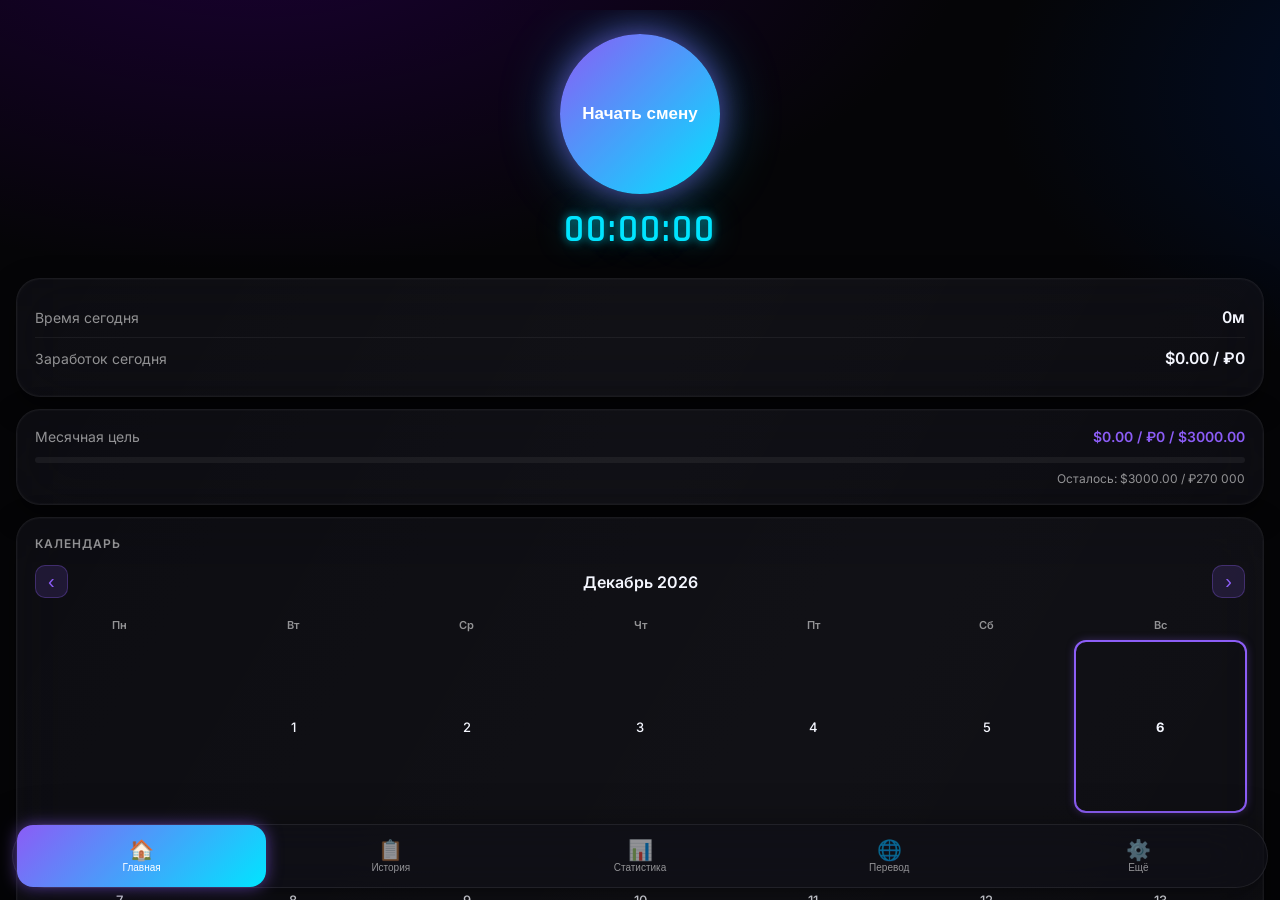
==== commit 55df4355: "refactor: russian terminology, rubles everywhere, 2 stats tabs, currency rate in settings, new histo" ====
--- a/index.html
+++ b/index.html
@@ -73,10 +73,22 @@
             </div>
             <div class="scroll-content">
                 <div id="shifts-list" class="shifts-list"></div>
-                <div id="shifts-summary" class="card shifts-summary hidden">
-                    <div class="summary-row">
-                        <span class="summary-label">Итого (на карту)</span>
-                        <span id="summary-total" class="summary-value">0ч 0м | $0 / ₽0</span>
+                <div id="shifts-summary" class="shifts-summary hidden">
+                    <div class="card summary-card">
+                        <div class="summary-row">
+                            <span class="summary-label">Всего часов</span>
+                            <span id="summary-hours" class="summary-value" style="color:var(--secondary)">0ч 0м</span>
+                        </div>
+                    </div>
+                    <div class="card summary-card">
+                        <div class="summary-row">
+                            <span class="summary-label">На карту</span>
+                            <span id="summary-net" class="summary-value" style="color:var(--success)">$0 / ₽0</span>
+                        </div>
+                        <div class="summary-row">
+                            <span class="summary-label">Общая</span>
+                            <span id="summary-gross" class="summary-value" style="color:var(--warning)">$0 / ₽0</span>
+                        </div>
                     </div>
                 </div>
             </div>
@@ -94,13 +106,11 @@
                 <button class="filter-btn" data-stat="all" onclick="app.setStatPeriod('all')">Всё</button>
             </div>
             <div class="stats-tabs">
-                <button class="stats-tab-btn active" data-stab="net" onclick="app.setStatTab('net')">На карту</button>
-                <button class="stats-tab-btn" data-stab="gross" onclick="app.setStatTab('gross')">Всего</button>
+                <button class="stats-tab-btn active" data-stab="earnings" onclick="app.setStatTab('earnings')">Заработок</button>
                 <button class="stats-tab-btn" data-stab="hours" onclick="app.setStatTab('hours')">Часы</button>
             </div>
             <div class="scroll-content">
-                <div id="stats-tab-net" class="stats-tab-content active"></div>
-                <div id="stats-tab-gross" class="stats-tab-content"></div>
+                <div id="stats-tab-earnings" class="stats-tab-content active"></div>
                 <div id="stats-tab-hours" class="stats-tab-content"></div>
             </div>
         </div>
@@ -135,7 +145,10 @@
                 </div>
 
                 <div id="translate-history-section" class="card translate-history hidden">
-                    <div class="section-title">История переводов</div>
+                    <div class="translate-history-header">
+                        <div class="section-title" style="margin-bottom:0">История переводов</div>
+                        <button class="btn-clear-history" onclick="app.clearTranslateHistory()">Очистить</button>
+                    </div>
                     <div id="translate-history"></div>
                 </div>
             </div>
@@ -151,6 +164,16 @@
                 <div class="card settings-card">
                     <div class="setting-row">
                         <div class="setting-info">
+                            <div class="setting-title">💱 Курс валют</div>
+                            <div class="setting-desc" id="currency-rate-display">Загрузка...</div>
+                        </div>
+                        <button class="btn-refresh-rate" onclick="app.refreshRate()">↻</button>
+                    </div>
+                </div>
+
+                <div class="card settings-card">
+                    <div class="setting-row">
+                        <div class="setting-info">
                             <div class="setting-title">Сайты для стримов</div>
                             <div class="setting-desc" id="sites-count">0 сайтов</div>
                         </div>
@@ -162,14 +185,22 @@
                         <div class="setting-info">
                             <div class="setting-title">Токенов за $1</div>
                         </div>
-                        <input type="number" id="setting-token-rate" value="20" min="1" onchange="app.saveSetting('tokenRate', this.value)">
+                        <input type="number" id="setting-token-rate" value="20" min="1" oninput="app.saveSetting('tokenRate', this.value)">
                     </div>
                     <div class="setting-divider"></div>
                     <div class="setting-row">
                         <div class="setting-info">
                             <div class="setting-title">% на карту</div>
                         </div>
-                        <input type="number" id="setting-payout" value="66" min="1" max="100" onchange="app.saveSetting('payoutPercent', this.value)">
+                        <input type="number" id="setting-payout" value="66" min="1" max="100" oninput="app.saveSetting('payoutPercent', this.value)">
+                    </div>
+                    <div class="setting-divider"></div>
+                    <div class="setting-row">
+                        <div class="setting-info">
+                            <div class="setting-title">Ник на сайтах</div>
+                            <div class="setting-desc">Для копирования смены</div>
+                        </div>
+                        <input type="text" id="setting-nickname" placeholder="SallySweet_" oninput="app.saveSetting('nickname', this.value)">
                     </div>
                 </div>
 
@@ -179,7 +210,7 @@
                             <div class="setting-title">Месячная цель ($)</div>
                             <div class="setting-desc">Сумма в долларах</div>
                         </div>
-                        <input type="number" id="setting-goal" value="3000" min="0" onchange="app.saveSetting('monthlyGoalUSD', this.value)">
+                        <input type="number" id="setting-goal" value="3000" min="0" oninput="app.saveSetting('monthlyGoalUSD', this.value)">
                     </div>
                 </div>
 
@@ -222,8 +253,8 @@
         </div>
 
         <!-- МОДАЛЬНОЕ ОКНО ЗАВЕРШЕНИЯ СМЕНЫ -->
-        <div id="modal-end-shift" class="modal-overlay hidden">
-            <div class="modal-card">
+        <div id="modal-end-shift" class="modal-overlay hidden" onclick="app.cancelEndShift(event)">
+            <div class="modal-card" onclick="event.stopPropagation()">
                 <h2>Завершить смену</h2>
                 <div class="modal-detail">
                     <span class="modal-detail-label">Длительность</span>
@@ -239,12 +270,16 @@
                         <span id="modal-total-tokens" class="summary-value">0</span>
                     </div>
                     <div class="summary-row">
-                        <span class="summary-label">Gross</span>
+                        <span class="summary-label">Общая</span>
                         <span id="modal-gross" class="summary-value">$0</span>
                     </div>
                     <div class="summary-row">
                         <span class="summary-label">На карту</span>
                         <span id="modal-net" class="summary-value" style="color:var(--success)">$0</span>
+                    </div>
+                    <div class="summary-row">
+                        <span class="summary-label">На карту (₽)</span>
+                        <span id="modal-net-rub" class="summary-value" style="color:var(--success)">₽0</span>
                     </div>
                 </div>
                 <label class="modal-label">Комментарий</label>
@@ -270,12 +305,16 @@
                     <div class="section-title" style="margin-bottom:8px">Токены по сайтам</div>
                     <div id="edit-token-inputs"></div>
                 </div>
-                <label class="modal-label">Gross заработок (USD)</label>
+                <label class="modal-label">Общий заработок (USD)</label>
                 <input type="number" id="edit-earnings" placeholder="0" min="0" step="0.01">
                 <div class="modal-earnings-summary">
                     <div class="summary-row">
-                        <span class="summary-label">Net на карту</span>
+                        <span class="summary-label">На карту</span>
                         <span id="edit-net" class="summary-value" style="color:var(--success)">$0</span>
+                    </div>
+                    <div class="summary-row">
+                        <span class="summary-label">На карту (₽)</span>
+                        <span id="edit-net-rub" class="summary-value" style="color:var(--success)">₽0</span>
                     </div>
                 </div>
                 <label class="modal-label">Комментарий</label>
--- a/style.css
+++ b/style.css
@@ -303,6 +303,13 @@
 
 .shifts-summary {
     margin: 0 0 16px;
+    display: flex;
+    gap: 10px;
+}
+
+.summary-card {
+    flex: 1;
+    margin-bottom: 0;
 }
 
 .shift-card {
@@ -353,7 +360,7 @@
     overflow: hidden;
     text-overflow: ellipsis;
     white-space: nowrap;
-    max-width: 160px;
+    max-width: 200px;
 }
 
 .shift-earnings {
@@ -362,7 +369,7 @@
     margin-left: 12px;
 }
 
-.shift-usd {
+.shift-net {
     font-size: 17px;
     font-weight: 700;
     color: var(--success);
@@ -370,9 +377,17 @@
 }
 
 .shift-gross {
-    font-size: 11px;
-    color: var(--text-sec);
+    font-size: 12px;
+    color: var(--warning);
+    font-weight: 500;
     margin-top: 1px;
+}
+
+.shift-rub {
+    font-size: 13px;
+    color: var(--success);
+    font-weight: 500;
+    margin-top: 2px;
 }
 
 .shift-duration {
@@ -773,6 +788,28 @@
     transform: scale(0.98);
 }
 
+.btn-primary.loading {
+    opacity: 0.7;
+    pointer-events: none;
+}
+
+.btn-primary.loading::after {
+    content: '';
+    display: inline-block;
+    width: 14px;
+    height: 14px;
+    border: 2px solid rgba(255,255,255,0.3);
+    border-top-color: #fff;
+    border-radius: 50%;
+    margin-left: 8px;
+    vertical-align: middle;
+    animation: spin 0.6s linear infinite;
+}
+
+@keyframes spin {
+    to { transform: rotate(360deg); }
+}
+
 .btn-secondary {
     background: rgba(255, 255, 255, 0.06);
     color: var(--text);
@@ -800,6 +837,29 @@
     border-bottom: none;
 }
 
+.translate-history-header {
+    display: flex;
+    justify-content: space-between;
+    align-items: center;
+    margin-bottom: 14px;
+}
+
+.btn-clear-history {
+    background: rgba(255, 46, 99, 0.1);
+    border: 1px solid rgba(255, 46, 99, 0.25);
+    color: var(--danger);
+    font-size: 12px;
+    font-weight: 500;
+    padding: 4px 10px;
+    border-radius: 8px;
+    cursor: pointer;
+    transition: all 0.15s;
+}
+
+.btn-clear-history:active {
+    background: rgba(255, 46, 99, 0.25);
+}
+
 .th-original {
     font-size: 14px;
     margin-bottom: 3px;
@@ -869,6 +929,18 @@
     border-radius: 10px;
     padding: 8px 12px;
     font-size: 16px;
+    background: rgba(20, 20, 28, 0.7);
+    color: var(--text);
+    font-family: inherit;
+}
+
+.setting-row input[type="text"] {
+    width: 120px;
+    text-align: right;
+    border: 1px solid var(--card-border);
+    border-radius: 10px;
+    padding: 8px 12px;
+    font-size: 14px;
     background: rgba(20, 20, 28, 0.7);
     color: var(--text);
     font-family: inherit;
@@ -895,6 +967,30 @@
     transform: scale(0.9);
 }
 
+.btn-refresh-rate {
+    width: 32px;
+    height: 32px;
+    border-radius: 50%;
+    border: 1px solid var(--success);
+    background: rgba(0, 255, 163, 0.1);
+    color: var(--success);
+    font-size: 18px;
+    cursor: pointer;
+    display: flex;
+    align-items: center;
+    justify-content: center;
+    transition: all 0.2s;
+}
+
+.btn-refresh-rate:active {
+    background: rgba(0, 255, 163, 0.25);
+    transform: scale(0.9);
+}
+
+.btn-refresh-rate.spinning {
+    animation: spin 0.8s linear infinite;
+}
+
 .site-item {
     display: flex;
     justify-content: space-between;
@@ -1098,6 +1194,25 @@
 
 .btn-delete-shift:active {
     background: rgba(255, 46, 99, 0.3);
+}
+
+.btn-copy-shift {
+    width: 100%;
+    margin-top: 14px;
+    padding: 14px;
+    border-radius: 14px;
+    border: 1px solid var(--primary);
+    background: rgba(139, 92, 246, 0.15);
+    color: var(--primary);
+    font-size: 15px;
+    font-weight: 600;
+    cursor: pointer;
+    transition: all 0.2s;
+}
+
+.btn-copy-shift:active {
+    background: rgba(139, 92, 246, 0.3);
+    transform: scale(0.98);
 }
 
 /* ===== TOKEN INPUTS ===== */
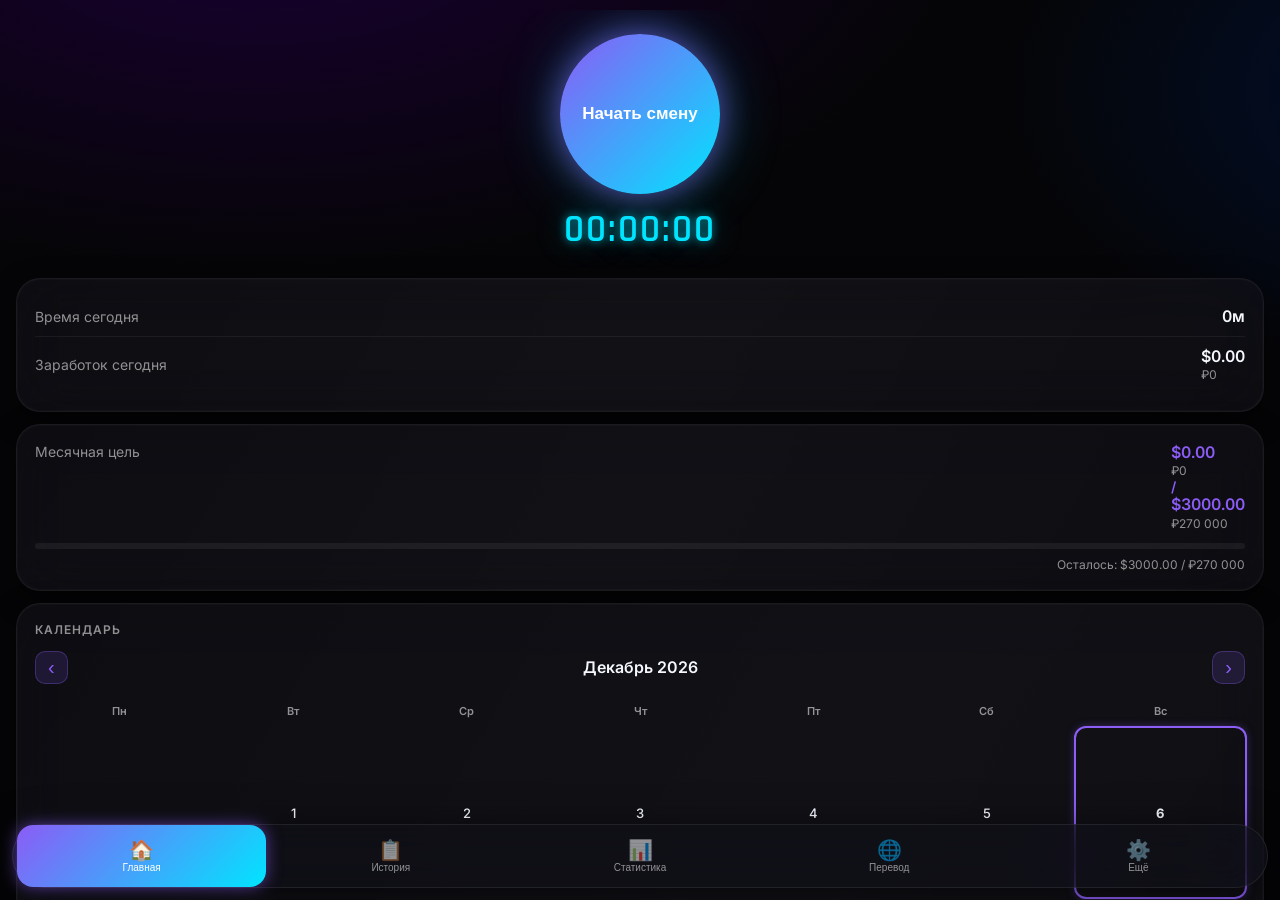
==== commit 9388c2e7: "refactor: money display with USD top + RUB bottom, avg weekday earnings, line charts, Общий instead " ====
--- a/index.html
+++ b/index.html
@@ -83,11 +83,11 @@
                     <div class="card summary-card">
                         <div class="summary-row">
                             <span class="summary-label">На карту</span>
-                            <span id="summary-net" class="summary-value" style="color:var(--success)">$0 / ₽0</span>
+                            <span id="summary-net" class="summary-value">$0</span>
                         </div>
                         <div class="summary-row">
-                            <span class="summary-label">Общая</span>
-                            <span id="summary-gross" class="summary-value" style="color:var(--warning)">$0 / ₽0</span>
+                            <span class="summary-label">Общий</span>
+                            <span id="summary-gross" class="summary-value">$0</span>
                         </div>
                     </div>
                 </div>
@@ -270,7 +270,7 @@
                         <span id="modal-total-tokens" class="summary-value">0</span>
                     </div>
                     <div class="summary-row">
-                        <span class="summary-label">Общая</span>
+                        <span class="summary-label">Общий</span>
                         <span id="modal-gross" class="summary-value">$0</span>
                     </div>
                     <div class="summary-row">
--- a/style.css
+++ b/style.css
@@ -251,6 +251,36 @@
     font-size: 16px;
     font-weight: 600;
     font-variant-numeric: tabular-nums;
+    line-height: 1.2;
+}
+
+.summary-value .money-usd {
+    font-size: inherit;
+    font-weight: inherit;
+}
+
+.summary-value .money-rub {
+    font-size: 12px;
+    font-weight: 400;
+    color: var(--text-sec);
+    margin-top: 2px;
+}
+
+.money-usd {
+    display: block;
+    font-size: 16px;
+    font-weight: 600;
+    font-variant-numeric: tabular-nums;
+    line-height: 1.2;
+}
+
+.money-rub {
+    display: block;
+    font-size: 12px;
+    color: var(--text-sec);
+    font-weight: 400;
+    margin-top: 2px;
+    line-height: 1.2;
 }
 
 /* ===== GOAL ===== */
@@ -376,18 +406,25 @@
     text-shadow: 0 0 8px rgba(0, 255, 163, 0.3);
 }
 
+.shift-net-rub {
+    font-size: 12px;
+    color: var(--text-sec);
+    font-weight: 400;
+    margin-top: 1px;
+}
+
 .shift-gross {
-    font-size: 12px;
+    font-size: 13px;
     color: var(--warning);
     font-weight: 500;
+    margin-top: 4px;
+}
+
+.shift-gross-rub {
+    font-size: 11px;
+    color: var(--text-sec);
+    font-weight: 400;
     margin-top: 1px;
-}
-
-.shift-rub {
-    font-size: 13px;
-    color: var(--success);
-    font-weight: 500;
-    margin-top: 2px;
 }
 
 .shift-duration {
@@ -494,6 +531,22 @@
     letter-spacing: -0.5px;
     margin-bottom: 4px;
     font-variant-numeric: tabular-nums;
+    line-height: 1.2;
+}
+
+.metric-value .money-usd {
+    font-size: inherit;
+    font-weight: inherit;
+    letter-spacing: inherit;
+    margin-bottom: 0;
+}
+
+.metric-value .money-rub {
+    font-size: 13px;
+    font-weight: 400;
+    color: var(--text-sec);
+    letter-spacing: normal;
+    margin-top: 2px;
 }
 
 .metric-label {
